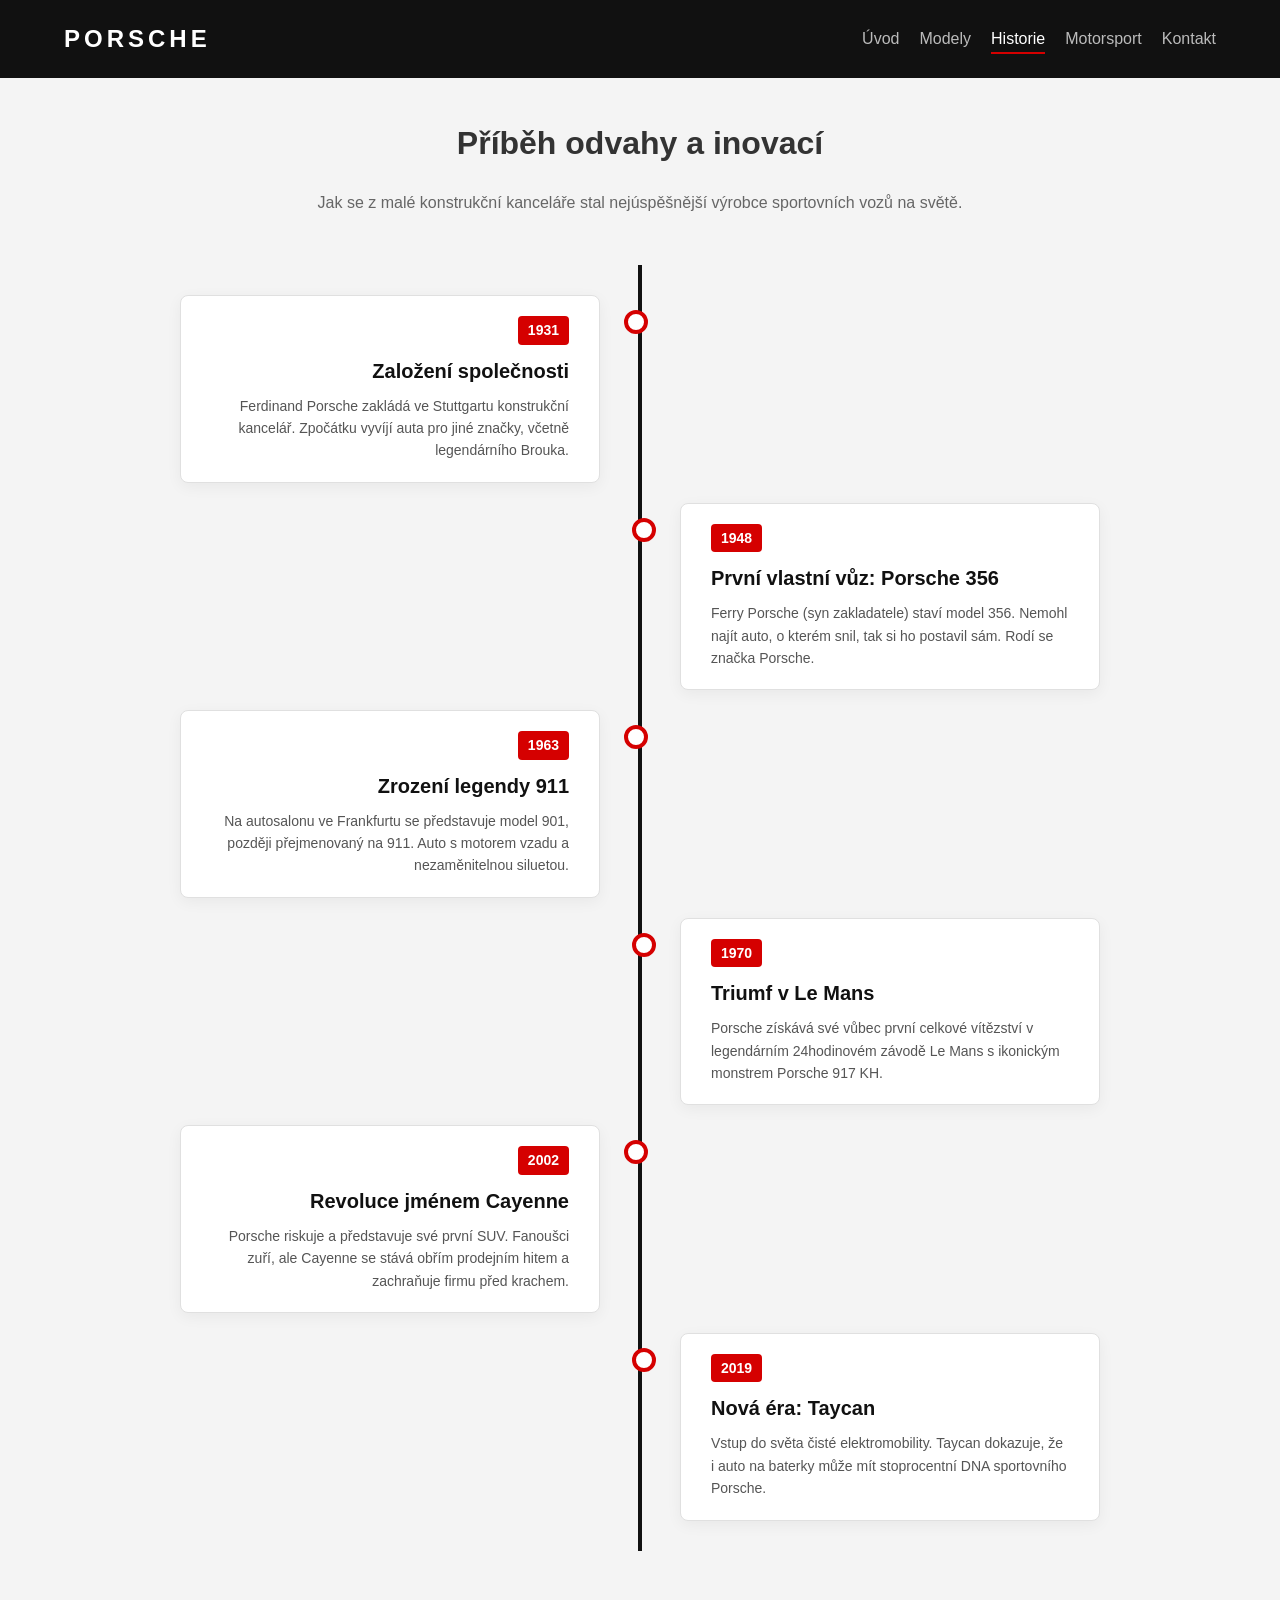
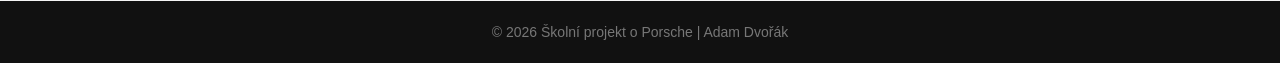
==== historie.html @ 8f1053b8 "Add files via upload" ====
<!DOCTYPE html>
<html lang="cs">
<head>
    <meta charset="UTF-8">
    <meta name="viewport" content="width=device-width, initial-scale=1.0">
    <title>Historie Porsche - Cesta za snem</title>
    <link rel="stylesheet" href="style.css">
</head>
<body>

    <header>
        <div class="logo">PORSCHE</div>
        <nav>
            <ul>
                <li><a href="index.html">Úvod</a></li>
                <li><a href="modely.html">Modely</a></li>
                <li><a href="historie.html" class="active">Historie</a></li>
                <li><a href="motorsport.html">Motorsport</a></li>
                <li><a href="kontakt.html">Kontakt</a></li>
            </ul>
        </nav>
    </header>

    <main class="obsah">
        <h2>Příběh odvahy a inovací</h2>
        <p class="poddnadpis">Jak se z malé konstrukční kanceláře stal nejúspěšnější výrobce sportovních vozů na světě.</p>
        
        <div class="timeline">
            
            <div class="timeline-item vlevo">
                <div class="timeline-obsah">
                    <span class="rok">1931</span>
                    <h3>Založení společnosti</h3>
                    <p>Ferdinand Porsche zakládá ve Stuttgartu konstrukční kancelář. Zpočátku vyvíjí auta pro jiné značky, včetně legendárního Brouka.</p>
                </div>
            </div>

            <div class="timeline-item vpravo">
                <div class="timeline-obsah">
                    <span class="rok">1948</span>
                    <h3>První vlastní vůz: Porsche 356</h3>
                    <p>Ferry Porsche (syn zakladatele) staví model 356. Nemohl najít auto, o kterém snil, tak si ho postavil sám. Rodí se značka Porsche.</p>
                </div>
            </div>

            <div class="timeline-item vlevo">
                <div class="timeline-obsah">
                    <span class="rok">1963</span>
                    <h3>Zrození legendy 911</h3>
                    <p>Na autosalonu ve Frankfurtu se představuje model 901, později přejmenovaný na 911. Auto s motorem vzadu a nezaměnitelnou siluetou.</p>
                </div>
            </div>

            <div class="timeline-item vpravo">
                <div class="timeline-obsah">
                    <span class="rok">1970</span>
                    <h3>Triumf v Le Mans</h3>
                    <p>Porsche získává své vůbec první celkové vítězství v legendárním 24hodinovém závodě Le Mans s ikonickým monstrem Porsche 917 KH.</p>
                </div>
            </div>

            <div class="timeline-item vlevo">
                <div class="timeline-obsah">
                    <span class="rok">2002</span>
                    <h3>Revoluce jménem Cayenne</h3>
                    <p>Porsche riskuje a představuje své první SUV. Fanoušci zuří, ale Cayenne se stává obřím prodejním hitem a zachraňuje firmu před krachem.</p>
                </div>
            </div>

            <div class="timeline-item vpravo">
                <div class="timeline-obsah">
                    <span class="rok">2019</span>
                    <h3>Nová éra: Taycan</h3>
                    <p>Vstup do světa čisté elektromobility. Taycan dokazuje, že i auto na baterky může mít stoprocentní DNA sportovního Porsche.</p>
                </div>
            </div>

        </div>
    </main>

    <footer>
        <p>&copy; 2026 Školní projekt o Porsche | Adam Dvořák</p>
    </footer>

</body>
</html>
---- style.css ----
/* ZÁKLADNÍ RESET A PÍSMO */
* {
    margin: 0;
    padding: 0;
    box-sizing: border-box;
    font-family: 'Segoe UI', Tahoma, Geneva, Verdana, sans-serif;
}

body {
    background-color: #f4f4f4;
    color: #333;
    line-height: 1.6;
}

/* HLAVIČKA A NAVIGACE */
header {
    background-color: #111;
    color: #fff;
    display: flex;
    justify-content: space-between;
    align-items: center;
    padding: 20px 5%;
    position: sticky;
    top: 0;
    z-index: 100;
}

header .logo {
    font-size: 24px;
    font-weight: bold;
    letter-spacing: 4px;
}

header nav ul {
    list-style: none;
    display: flex;
}

header nav ul li {
    margin-left: 20px;
}

header nav ul li a {
    color: #bbb;
    text-decoration: none;
    font-size: 16px;
    transition: 0.3s;
}

header nav ul li a:hover, header nav ul li a.active {
    color: #fff;
    border-bottom: 2px solid #d50000; /* Porsche červená */
    padding-bottom: 5px;
}

/* HERO SEKCE (Úvodní velký blok s tvým vlastním staženým obrázkem) */
.hero {
    /* Načte obrázek z tvé složky image */
    background: url('images/uvod-porsche.jpg') no-repeat center center/cover;
    height: 60vh;
    display: flex;
    justify-content: center;
    align-items: center;
    text-align: center;
}

.hero h1 {
    font-size: 48px;
    letter-spacing: 2px;
    margin-bottom: 10px;
    color: #fff;
    /* Stín pod textem, aby šel přečíst na tvém barevném obrázku */
    text-shadow: 2px 2px 8px rgba(0, 0, 0, 0.8); 
}

.hero p {
    font-size: 20px;
    color: #fff;
    /* Stín pod podnadpisem */
    text-shadow: 2px 2px 5px rgba(0, 0, 0, 0.8); 
}


/* HLAVNÍ OBSAH */
.obsah {
    max-width: 1100px;
    margin: 40px auto;
    padding: 0 20px;
    text-align: center;
}

.obsah h2 {
    font-size: 32px;
    margin-bottom: 20px;
}

/* KARTY (FLEXBOX) */
.karty-kontejner {
    display: flex;
    justify-content: space-between;
    margin-top: 40px;
    gap: 20px;
}

.karta {
    background: #fff;
    padding: 25px;
    border-radius: 8px;
    box-shadow: 0 4px 8px rgba(0,0,0,0.1);
    flex: 1; /* Každá karta zabere stejný prostor */
}

.karta h3 {
    margin-bottom: 15px;
    color: #111;
}

/* PATIČKA */
footer {
    background-color: #111;
    color: #777;
    text-align: center;
    padding: 20px;
    margin-top: 40px;
    font-size: 14px;
}

/* RESPONSIVITA (Pro mobily a tablety) */
@media (max-width: 768px) {
    header {
        flex-direction: column; /* Logo a menu budou pod sebou */
        gap: 15px;
    }

    header nav ul {
        flex-direction: column; /* Menu položky pod sebou */
        align-items: center;
        gap: 10px;
    }

    header nav ul li {
        margin-left: 0;
    }

    .hero h1 {
        font-size: 32px;
    }

    .karty-kontejner {
        flex-direction: column; /* Karty se na mobilu naskládají pod sebe */
    }
}

/* --- STYLY PRO STRÁNKU MODELŮ --- */

.poddnadpis {
    color: #666;
    margin-bottom: 40px;
}

/* Vytvoření mřížky - na PC budou 3 karty vedle sebe */
.modely-grid {
    display: grid;
    grid-template-columns: repeat(auto-fit, minmax(300px, 1fr));
    gap: 30px;
    margin-top: 20px;
}

/* Styl samotného rámečku (karty) */
.model-karta {
    background-color: #fff;
    border-radius: 10px;
    overflow: hidden; /* Aby obrázek při zvětšení nepřetékal z rohů karty */
    box-shadow: 0 4px 15px rgba(0, 0, 0, 0.05);
    border: 1px solid #e0e0e0;
    transition: transform 0.4s ease, box-shadow 0.4s ease; /* Plynulost efektu */
    text-align: left;
}

/* HOVER EFEKT: Zvětšení celé karty po najetí myší */
.model-karta:hover {
    transform: scale(1.04); /* Zvětší kartu o 4 % */
    box-shadow: 0 12px 25px rgba(0, 0, 0, 0.15); /* Zvýrazní stín pro 3D efekt */
    border-color: #d50000; /* Rámeček jemně zčervená */
}

/* Kontejner na fotku, abychom mohli zoomovat samotný obrázek uvnitř */
.foto-kontejner {
    width: 100%;
    height: 200px;
    overflow: hidden;
}

.foto-kontejner img {
    width: 100%;
    height: 100%;
    object-fit: cover; /* Obrázek se hezky přizpůsobí rozměrům */
    transition: transform 0.4s ease; /* Plynulost pro zoom obrázku */
}

/* HOVER EFEKT: Jemné přiblížení obrázku uvnitř, když najedeš na kartu */
.model-karta:hover .foto-kontejner img {
    transform: scale(1.08); /* Přiblíží fotku o 8 % */
}

/* Vnitřní texty v kartě */
.model-info {
    padding: 20px;
}

.model-info h3 {
    font-size: 20px;
    margin-bottom: 10px;
    color: #111;
}

.model-info p {
    font-size: 14px;
    color: #555;
    line-height: 1.5;
}

/* --- STYLY PRO STRÁNKU HISTORIE (TIMELINE) --- */

/* Hlavní linka uprostřed */
.timeline {
    position: relative;
    max-width: 1000px;
    margin: 50px auto;
    padding: 20px 0;
}

/* Vytvoření svislé čáry uprostřed */
.timeline::after {
    content: '';
    position: absolute;
    width: 4px;
    background-color: #111; /* Černá linie */
    top: 0;
    bottom: 0;
    left: 50%;
    margin-left: -2px;
}

/* Kontejner pro jeden milník */
.timeline-item {
    padding: 10px 40px;
    position: relative;
    background-color: inherit;
    width: 50%; /* Zabere polovinu šířky */
}

/* Tečka na středové čáře */
.timeline-item::after {
    content: '';
    position: absolute;
    width: 16px;
    height: 16px;
    right: -8px;
    background-color: #fff;
    border: 4px solid #d50000; /* Porsche červená tečka */
    top: 25px;
    border-radius: 50%;
    z-index: 1;
    transition: 0.3s;
}

/* Pozicování vlevo a vpravo */
.timeline-item.vlevo {
    left: 0;
    text-align: right;
}

.timeline-item.vpravo {
    left: 50%;
    text-align: left;
}

/* Otočení tečky pro pravou stranu */
.timeline-item.vpravo::after {
    left: -8px;
}

/* Samotný box s textem */
.timeline-obsah {
    padding: 20px 30px;
    background-color: #fff;
    position: relative;
    border-radius: 8px;
    box-shadow: 0 4px 15px rgba(0,0,0,0.05);
    border: 1px solid #e0e0e0;
    transition: 0.3s ease;
}

/* Zvýraznění boxu po najetí myší */
.timeline-obsah:hover {
    box-shadow: 0 8px 20px rgba(0,0,0,0.12);
    border-color: #111;
}

/* Vytunění zobrazení roku */
.rok {
    display: inline-block;
    background-color: #d50000;
    color: #fff;
    font-weight: bold;
    padding: 3px 10px;
    border-radius: 4px;
    font-size: 14px;
    margin-bottom: 10px;
}

.timeline-obsah h3 {
    font-size: 20px;
    margin-bottom: 8px;
    color: #111;
}

.timeline-obsah p {
    font-size: 14px;
    color: #555;
}

/* --- RESPONZIVITA PRO HISTORII (Mobily) --- */
@media (max-width: 768px) {
    /* Posuneme čáru na levou stranu */
    .timeline::after {
        left: 31px;
    }

    /* Boxy roztáhneme na plnou šířku */
    .timeline-item {
        width: 100%;
        padding-left: 70px;
        padding-right: 25px;
        text-align: left !important; /* Všechno zarovnáme doleva */
    }

    /* Všechny položky se budou chovat jako pravé */
    .timeline-item.vpravo {
        left: 0;
    }

    /* Přesuneme tečky na levou čáru */
    .timeline-item.vlevo::after, .timeline-item.vpravo::after {
        left: 23px;
    }
}

/* --- STYLY PRO STRÁNKU KONTAKT --- */
.kontakt-blok {
    display: flex;
    justify-content: space-between;
    align-items: flex-start;
    gap: 40px;
    margin-top: 40px;
    text-align: left;
}

.kontakt-tabulka {
    flex: 1;
    border-collapse: collapse;
    font-size: 16px;
}

.kontakt-tabulka td {
    padding: 15px;
    border-bottom: 1px solid #ddd;
}

.kontakt-formular {
    flex: 1;
    display: flex;
    flex-direction: column;
    gap: 15px;
    background: #fff;
    padding: 25px;
    border-radius: 8px;
    box-shadow: 0 4px 8px rgba(0,0,0,0.05);
}

.kontakt-formular input, .kontakt-formular textarea {
    padding: 12px;
    border: 1px solid #ccc;
    border-radius: 4px;
    font-size: 14px;
}

.kontakt-formular button {
    background-color: #d50000;
    color: white;
    padding: 12px;
    border: none;
    border-radius: 4px;
    cursor: pointer;
    font-weight: bold;
    transition: 0.3s;
}

.kontakt-formular button:hover {
    background-color: #b30000;
}

/* Úprava responzivity pro kontakt */
@media (max-width: 768px) {
    .kontakt-blok {
        flex-direction: column;
    }
}
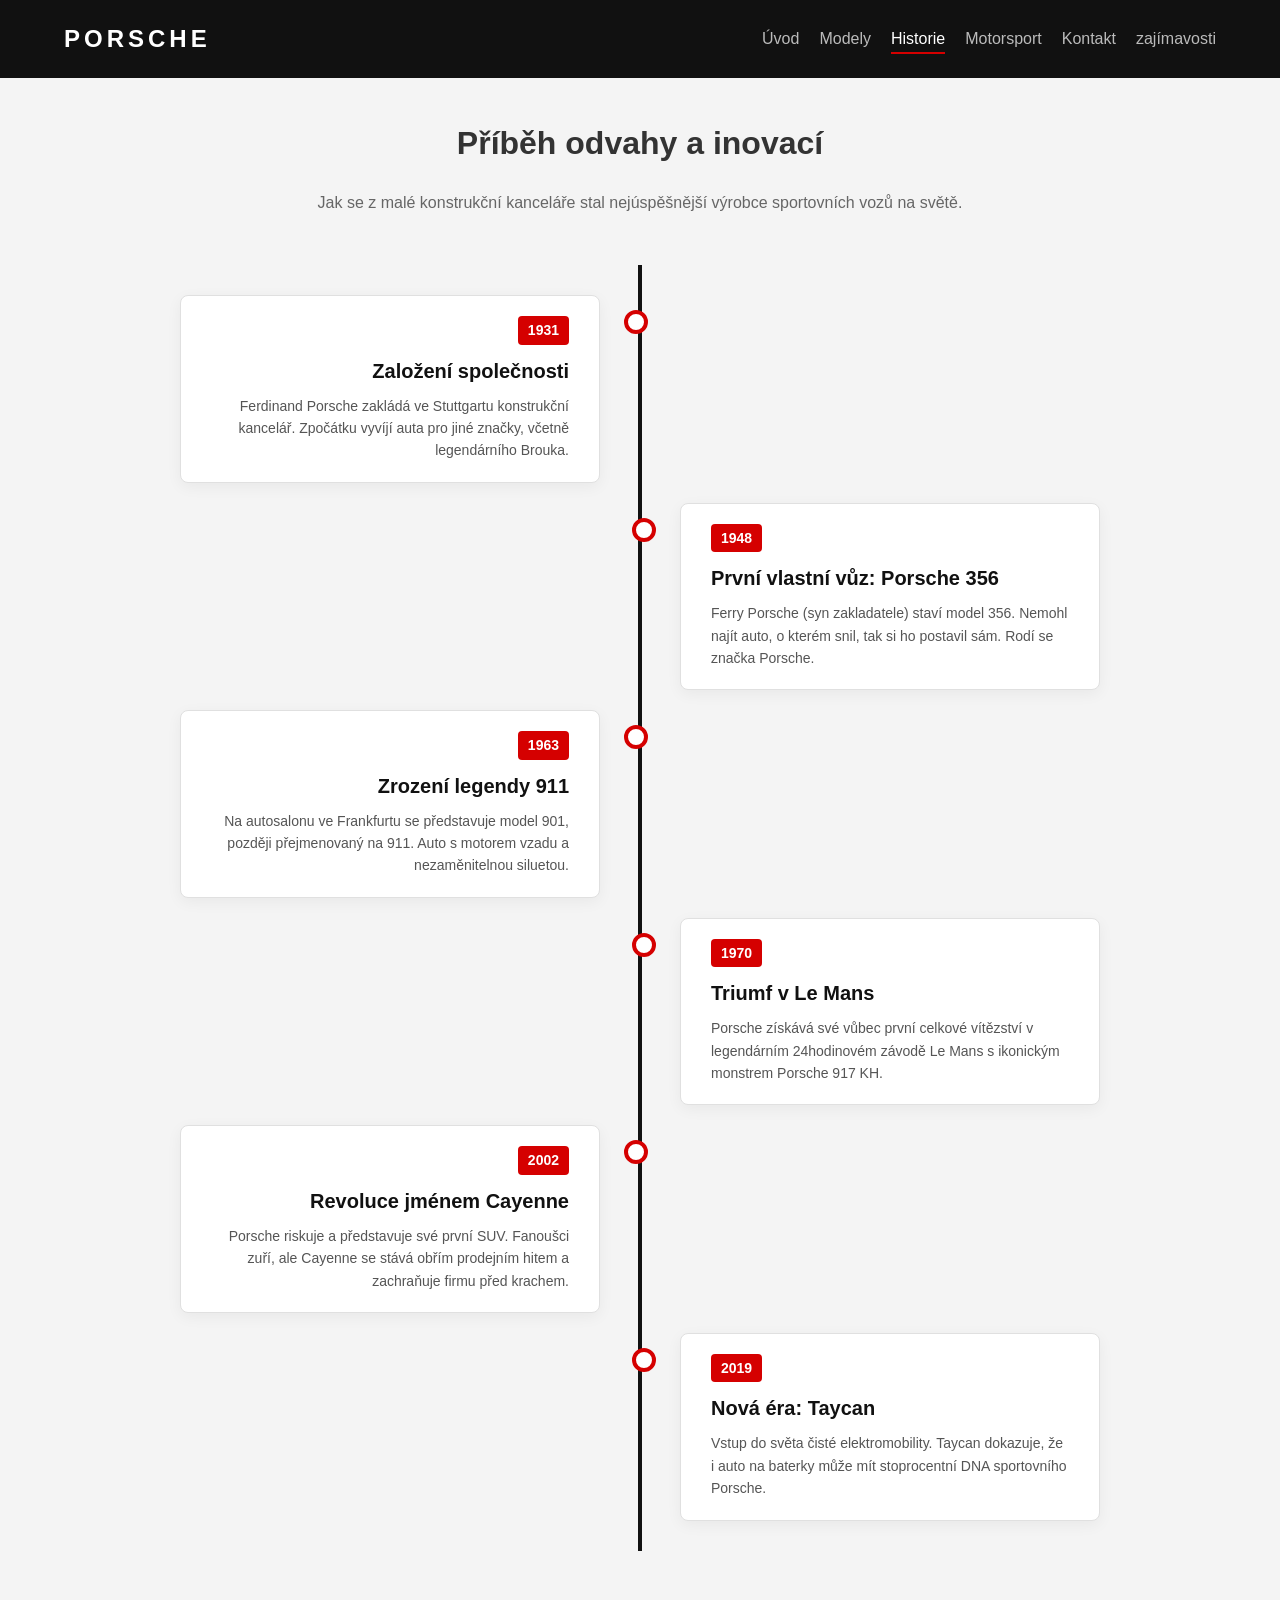
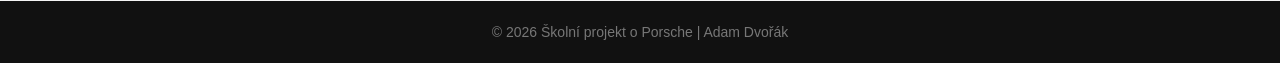
==== commit 72c10cd3: "Add files via upload" ====
--- a/historie.html
+++ b/historie.html
@@ -17,6 +17,7 @@
                 <li><a href="historie.html" class="active">Historie</a></li>
                 <li><a href="motorsport.html">Motorsport</a></li>
                 <li><a href="kontakt.html">Kontakt</a></li>
+                 <li><a href="zajimavosti.html">zajímavosti</a></li>
             </ul>
         </nav>
     </header>
--- a/style.css
+++ b/style.css
@@ -55,8 +55,8 @@
 
 /* HERO SEKCE (Úvodní velký blok s tvým vlastním staženým obrázkem) */
 .hero {
-    /* Načte obrázek z tvé složky image */
-    background: url('images/uvod-porsche.jpg') no-repeat center center/cover;
+    /* Načte obrázek z tvé složky img */
+    background: url('img/uvod-porsche.jpg') no-repeat center center/cover;
     height: 60vh;
     display: flex;
     justify-content: center;
@@ -407,3 +407,161 @@
         flex-direction: column;
     }
 }
+
+
+/* ==========================================================================
+   STYLING PRO STRÁNKU ZAJÍMAVOSTÍ (DLOUHÉ ČTENÍ)
+   ========================================================================== */
+
+/* Hlavní obal stránky */
+.zajimavosti-kontejner {
+    max-width: 1250px;
+    margin: 40px auto 0 auto;
+    padding: 60px 20px;
+    font-family: -apple-system, BlinkMacSystemFont, "Segoe UI", Roboto, Helvetica, Arial, sans-serif;
+    color: #222;
+    background-color: #ffffff;
+}
+
+/* Úvodní hlavička */
+.zajimavosti-uvod {
+    text-align: center;
+    margin-bottom: 60px;
+}
+
+.zajimavosti-uvod h1 {
+    font-size: 46px;
+    font-weight: 800;
+    color: #fffefe;
+    text-transform: uppercase;
+    letter-spacing: -0.5px;
+    margin-bottom: 20px;
+}
+
+.zajimavosti-uvod p {
+    font-size: 19px;
+    color: #fffdfd;
+    max-width: 800px;
+    margin: 0 auto;
+    line-height: 1.6;
+}
+
+/* Rozvržení boxů do mřížky (2 sloupce na PC) */
+.boxy-mrizka {
+    display: grid;
+    grid-template-columns: repeat(auto-fit, minmax(550px, 1fr));
+    gap: 35px;
+    margin-bottom: 50px;
+}
+
+/* Styl samotného velkého boxu */
+.zajimavost-box {
+    background: #fbfbfb;
+    border-top: 4px solid #d50000; /* Porsche červená na horní hraně boxu */
+    padding: 40px;
+    border-radius: 6px;
+    box-shadow: 0 4px 20px rgba(0, 0, 0, 0.04);
+    transition: transform 0.3s cubic-bezier(0.25, 0.46, 0.45, 0.94), box-shadow 0.3s ease;
+}
+
+/* Efekt zvednutí boxu při najetí myší */
+.zajimavost-box:hover {
+    transform: translateY(-6px);
+    box-shadow: 0 12px 30px rgba(0, 0, 0, 0.09);
+    background: #fffdfd;
+}
+
+/* Hlavička uvnitř boxu (Ikona + Nadpis) */
+.box-header {
+    display: flex;
+    align-items: center;
+    gap: 15px;
+    margin-bottom: 25px;
+}
+
+.box-ikona {
+    font-size: 32px;
+    background: #f7f4f4;
+    padding: 10px;
+    border-radius: 50%;
+}
+
+.zajimavost-box h2 {
+    font-size: 24px;
+    color: #ffffff04;
+    font-weight: 700;
+    line-height: 1.3;
+    margin: 0;
+}
+
+/* Styling odstavců s textem - zarovnání do bloku pro čistý vzhled */
+.zajimavost-box p {
+    font-size: 15.5px;
+    line-height: 1.75;
+    color: #3b3b3b;
+    margin-bottom: 18px;
+    text-align: justify;
+    text-justify: inter-word;
+}
+
+/* Odstranění spodního marginu u posledního odstavce */
+.zajimavost-box p:last-child {
+    margin-bottom: 0;
+}
+
+/* Spodní patička s tlačítkem */
+.zajimavosti-paticka {
+    text-align: center;
+    margin-top: 60px;
+    border-top: 1px solid #eee;
+    padding-top: 40px;
+}
+
+/* Elegantní černé tlačítko */
+.tlacitko-domu {
+    display: inline-block;
+    padding: 15px 35px;
+    background-color: #111;
+    color: #fff;
+    text-decoration: none;
+    font-weight: 700;
+    text-transform: uppercase;
+    font-size: 14px;
+    letter-spacing: 1px;
+    border-radius: 4px;
+    transition: background-color 0.2s ease, transform 0.2s ease;
+}
+
+.tlacitko-domu:hover {
+    background-color: #d50000; /* Při najetí zčervená */
+    transform: translateY(-2px);
+}
+
+.tlacitko-domu:active {
+    transform: translateY(0);
+}
+
+/* Responzivní design pro menší monitory a mobily */
+@media (max-width: 768px) {
+    .boxy-mrizka {
+        grid-template-columns: 1fr; /* Na mobilu se boxy seřadí pod sebe */
+        gap: 25px;
+    }
+    
+    .zajimavosti-kontejner {
+        padding: 40px 15px;
+    }
+
+    .zajimavosti-uvod h1 {
+        font-size: 32px;
+    }
+
+    .zajimavost-box {
+        padding: 25px;
+    }
+    
+    .zajimavost-box p {
+        text-align: left; /* Na mobilu je lepší zarovnání vlevo */
+    }
+}
+
